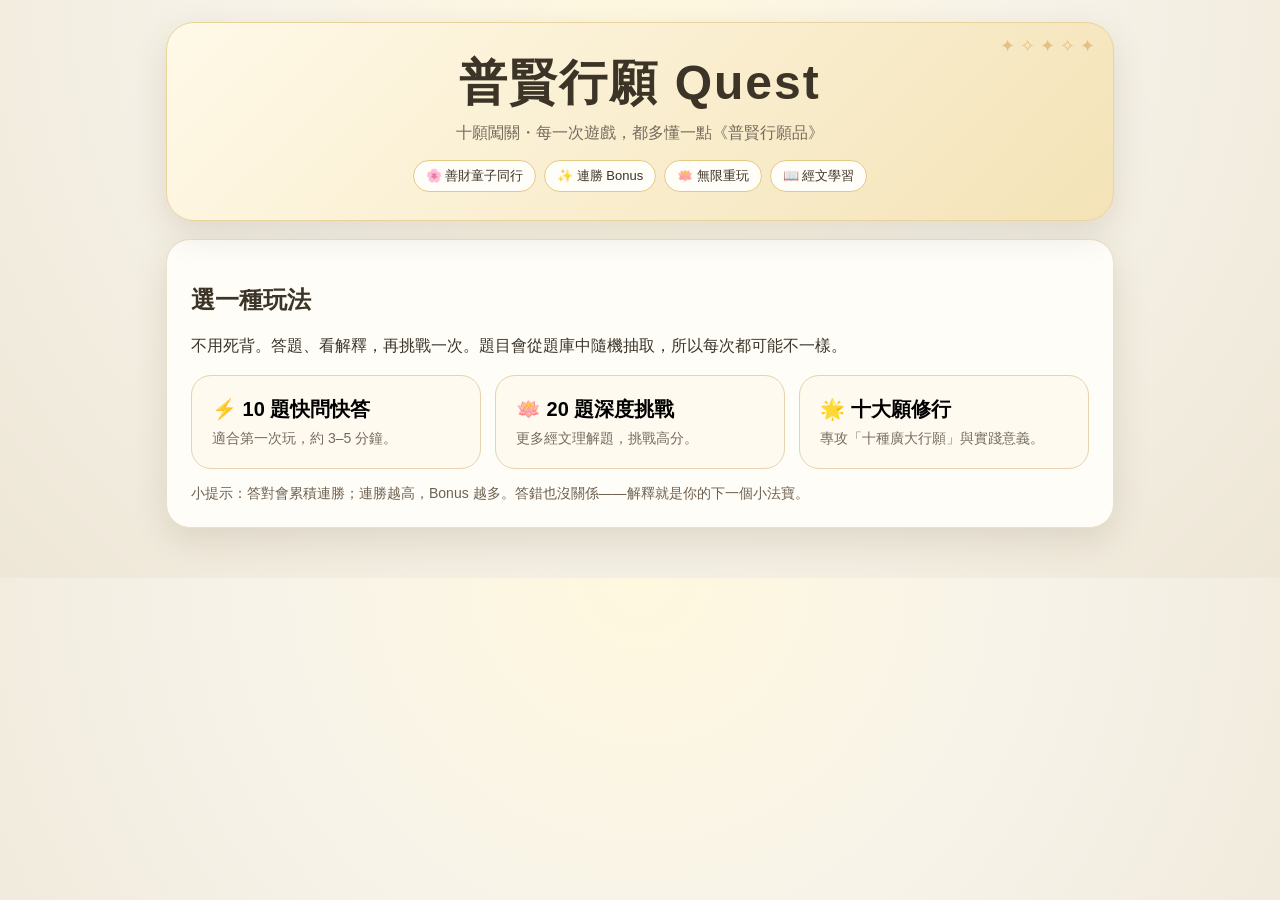
==== LearningGames02/index.html @ b27d4b69 "Add files via upload" ====
<!DOCTYPE html>
<html lang="zh-Hant">
<head>
<meta charset="UTF-8">
<meta name="viewport" content="width=device-width, initial-scale=1.0">
<title>普賢行願 Quest｜十願闖關</title>
<style>
:root{
  --bg:#f7f3e9;--card:#fffdf8;--ink:#3d3428;--muted:#756b5d;
  --gold:#c58b32;--gold2:#f0cf82;--green:#5d8064;--red:#b75c52;
  --shadow:0 12px 35px rgba(73,55,28,.13);
}
*{box-sizing:border-box}
body{margin:0;font-family:"Noto Sans TC","PingFang TC","Microsoft JhengHei",sans-serif;
background:radial-gradient(circle at top,#fff8df 0,#f7f3e9 45%,#eee7d7 100%);color:var(--ink)}
button{font:inherit}
.app{max-width:980px;margin:auto;padding:22px 16px 50px}
header{background:linear-gradient(135deg,#fff9e8,#f4e3b7);border:1px solid #ead29c;
border-radius:28px;padding:28px;text-align:center;box-shadow:var(--shadow);position:relative;overflow:hidden}
header:after{content:"✦  ✧  ✦  ✧  ✦";position:absolute;right:18px;top:12px;color:#d3a34d;font-size:18px;opacity:.55}
h1{margin:0;font-size:clamp(28px,5vw,48px);letter-spacing:2px}
.subtitle{margin:8px 0 0;color:var(--muted)}
.badges{display:flex;justify-content:center;gap:8px;flex-wrap:wrap;margin-top:16px}
.badge{background:#fffdf7;border:1px solid #e3c984;border-radius:999px;padding:6px 12px;font-size:13px}
.screen{display:none;margin-top:18px}.screen.active{display:block}
.card{background:var(--card);border:1px solid #eadfca;border-radius:24px;padding:24px;box-shadow:var(--shadow)}
.mode-grid{display:grid;grid-template-columns:repeat(3,1fr);gap:14px;margin-top:18px}
.mode{border:1px solid #e5d4ae;background:#fffaf0;border-radius:20px;padding:20px;cursor:pointer;text-align:left;transition:.18s}
.mode:hover{transform:translateY(-3px);box-shadow:0 8px 20px #d9c7a355}
.mode strong{display:block;font-size:20px;margin-bottom:6px}.mode span{color:var(--muted);font-size:14px}
button.primary{border:0;background:linear-gradient(135deg,#c58b32,#e1b95f);color:white;
padding:13px 22px;border-radius:999px;cursor:pointer;font-weight:700;box-shadow:0 5px 14px #9e742d40}
button.secondary{border:1px solid #d7c7a6;background:#fffdf8;color:var(--ink);padding:11px 18px;border-radius:999px;cursor:pointer}
.topline{display:flex;justify-content:space-between;gap:12px;align-items:center;margin-bottom:12px;flex-wrap:wrap}
.progress{height:10px;background:#e9e0cf;border-radius:99px;overflow:hidden;flex:1;min-width:180px}
.progress i{display:block;height:100%;background:linear-gradient(90deg,#c58b32,#e6c46e);width:0;transition:.35s}
.score{font-weight:800}.streak{color:#a66d21;font-weight:700}
.qtype{display:inline-block;background:#edf2e7;color:#4d7054;border-radius:999px;padding:5px 10px;font-size:12px}
.question{font-size:clamp(21px,3.4vw,30px);font-weight:800;line-height:1.55;margin:17px 0}
.source{font-size:13px;color:var(--muted);background:#f8f2e5;padding:10px 12px;border-radius:12px}
.answers{display:grid;gap:11px;margin-top:18px}
.answer{border:2px solid #e4dac8;background:white;border-radius:17px;padding:15px;text-align:left;cursor:pointer;
transition:.15s;line-height:1.5}.answer:hover{border-color:#d2a34e;transform:translateX(2px)}
.answer.correct{border-color:#65936d;background:#edf7ee}.answer.wrong{border-color:#c77970;background:#fff0ee}
.answer.disabled{pointer-events:none}
.explain{display:none;margin-top:14px;padding:15px;border-radius:15px;background:#fff8df;border-left:4px solid var(--gold);line-height:1.65}
.explain.show{display:block}
.nextrow{display:flex;justify-content:space-between;align-items:center;margin-top:16px;gap:10px}
.mini{font-size:13px;color:var(--muted)}
.result{text-align:center}.bigscore{font-size:58px;font-weight:900;color:#a87320}
.stars{font-size:30px;letter-spacing:4px;margin:6px}
.result h2{font-size:30px}.result p{line-height:1.7}
.review{margin-top:18px;text-align:left}.review details{background:#fff;border:1px solid #eadfca;border-radius:13px;padding:10px;margin:8px 0}
.tip{margin-top:16px;color:#6e604f;font-size:14px}
@media(max-width:700px){.mode-grid{grid-template-columns:1fr}.card{padding:18px}}
</style>
</head>
<body>
<div class="app">
<header>
  <h1>普賢行願 Quest</h1>
  <div class="subtitle">十願闖關・每一次遊戲，都多懂一點《普賢行願品》</div>
  <div class="badges">
    <div class="badge">🌸 善財童子同行</div><div class="badge">✨ 連勝 Bonus</div>
    <div class="badge">🪷 無限重玩</div><div class="badge">📖 經文學習</div>
  </div>
</header>

<section id="home" class="screen active">
 <div class="card">
  <h2>選一種玩法</h2>
  <p>不用死背。答題、看解釋，再挑戰一次。題目會從題庫中隨機抽取，所以每次都可能不一樣。</p>
  <div class="mode-grid">
   <button class="mode" onclick="startGame('quick')"><strong>⚡ 10 題快問快答</strong><span>適合第一次玩，約 3–5 分鐘。</span></button>
   <button class="mode" onclick="startGame('deep')"><strong>🪷 20 題深度挑戰</strong><span>更多經文理解題，挑戰高分。</span></button>
   <button class="mode" onclick="startGame('ten')"><strong>🌟 十大願修行</strong><span>專攻「十種廣大行願」與實踐意義。</span></button>
  </div>
  <div class="tip">小提示：答對會累積連勝；連勝越高，Bonus 越多。答錯也沒關係——解釋就是你的下一個小法寶。</div>
 </div>
</section>

<section id="game" class="screen">
 <div class="card">
  <div class="topline"><div class="progress"><i id="bar"></i></div><div class="score">⭐ <span id="score">0</span></div><div class="streak">🔥 <span id="streak">0</span> 連勝</div></div>
  <div class="topline"><span id="counter" class="mini"></span><span id="qtype" class="qtype"></span></div>
  <div id="question" class="question"></div>
  <div id="source" class="source"></div>
  <div id="answers" class="answers"></div>
  <div id="explain" class="explain"></div>
  <div class="nextrow"><span id="feedback" class="mini"></span><button id="next" class="primary" onclick="nextQuestion()" style="display:none">下一題 →</button></div>
 </div>
</section>

<section id="result" class="screen">
 <div class="card result">
  <div class="bigscore" id="finalScore">0</div>
  <div class="stars" id="stars">☆☆☆☆☆</div>
  <h2 id="resultTitle">完成！</h2>
  <p id="resultText"></p>
  <button class="primary" onclick="replay()">🔄 再玩一次</button>
  <button class="secondary" onclick="goHome()">返回玩法</button>
  <div class="review"><h3>📖 本局學習重點</h3><div id="reviewList"></div></div>
 </div>
</section>
</div>

<script>
const bank=[
{type:"單選",q:"普賢菩薩所說的十種廣大行願，第一願是什麼？",a:["稱讚如來","禮敬諸佛","廣修供養","隨喜功德"],c:1,e:"十願依次為：禮敬諸佛、稱讚如來、廣修供養、懺悔業障、隨喜功德、請轉法輪、請佛住世、常隨佛學、恒順眾生、普皆回向。",s:"「一者、禮敬諸佛。二者、稱讚如來……」"},
{type:"單選",q:"十種行願中的最後一願是？",a:["恒順眾生","常隨佛學","普皆回向","請佛住世"],c:2,e:"第十願是「普皆回向」，把從禮拜到恒順眾生等一切功德，回向盡法界、虛空界一切眾生。",s:"「十者、普皆回向。」"},
{type:"判斷",q:"《普賢行願品》說：在所有供養中，「法供養最」。",a:["正確","錯誤"],c:0,e:"經文特別指出法供養最勝，包括如說修行、利益眾生、攝受眾生、代眾生苦、勤修善根、不舍菩薩業、不離菩提心等。",s:"「善男子！諸供養中，法供養最。」"},
{type:"單選",q:"以下哪一項屬於「法供養」？",a:["只供養珍寶","如說修行供養","只燃最貴的香","只供養天衣"],c:1,e:"真正重要的不只是外在供品，而是把佛法活出來：如說修行、利益眾生等。",s:"「所謂如說修行供養，利益眾生供養……」"},
{type:"單選",q:"懺悔業障時，普賢菩薩說自己要做到什麼？",a:["懺悔後再犯也沒關係","誠心懺悔，後不復造","只向親友道歉","只懺悔身業"],c:1,e:"重點不只是後悔，而是「誠心懺悔，後不復造」，並恒住淨戒一切功德。",s:"「誠心懺悔，後不復造，恒住淨戒一切功德。」"},
{type:"單選",q:"「隨喜功德」的意思最接近哪一項？",a:["看到別人成功就嫉妒","看到善行與功德，真心歡喜讚歎","只欣賞自己的功德","只在得到好處時才高興"],c:1,e:"普賢菩薩對諸佛、菩薩、聲聞、辟支佛乃至一切眾生的功德，都生歡喜心。",s:"「所有功德，我皆隨喜。」"},
{type:"判斷",q:"「請轉法輪」是勸請諸佛宣說正法，利益眾生。",a:["正確","錯誤"],c:0,e:"普賢行願不只是自己學法，也殷勤勸請諸佛轉妙法輪，使正法廣大利益眾生。",s:"「殷勤勸請，轉妙法輪。」"},
{type:"單選",q:"「請佛住世」的核心願望是什麼？",a:["請佛延長壽命只為自己","請佛及善知識不要急著入涅槃，長久利益眾生","請佛只住在寺院","請佛只教菩薩"],c:1,e:"經文說，對將欲示現般涅槃的諸佛、菩薩、聲聞、緣覺及善知識，都勸請莫入涅槃，為欲利樂一切眾生。",s:"「我悉勸請莫入涅槃。經於……劫，為欲利樂一切眾生。」"},
{type:"單選",q:"「常隨佛學」最重要的精神是？",a:["只研究佛的神通","學習諸佛的發心、修行、利益眾生的行為","只背誦佛名","只模仿佛的外貌"],c:1,e:"經文列舉毗盧遮那如來從初發心、精進不退、難行苦行，到成道、轉法輪、成熟眾生的一切行，我皆隨學。",s:"「如是一切，我皆隨學。」"},
{type:"判斷",q:"「恒順眾生」等於「無論別人做什麼都跟著做」。",a:["正確","錯誤"],c:1,e:"不是盲目跟從。經文說的是以平等心利益眾生、承事眾生、幫助病苦者、失道者、貧窮者，並引導眾生走向正道。",s:"「菩薩如是平等饒益一切眾生。」"},
{type:"單選",q:"經文用什麼比喻說明「眾生」與「佛菩薩智慧華果」的關係？",a:["高山與流水","大樹的根與花果","明月與星辰","舟與大海"],c:1,e:"眾生如大樹的根，佛菩薩如花果；以大悲水利益眾生，才能成就佛菩薩智慧華果。",s:"「一切眾生而為樹根，諸佛菩薩而為華果。」"},
{type:"多選",q:"哪些屬於經文所說的「恒順眾生」的具體做法？",a:["於病苦者為作良醫","於失道者示其正路","於闇夜中為作光明","只幫助自己喜歡的人"],c:[0,1,2],e:"恒順眾生是平等饒益：病苦者如良醫、失道者示正路、闇夜中作光明、貧窮者令得伏藏。",s:"「於諸病苦，為作良醫。於失道者，示其正路……」"},
{type:"判斷",q:"經文說：「若無眾生，一切菩薩終不能成無上正覺。」",a:["正確","錯誤"],c:0,e:"這是恒順眾生願的核心：因眾生而起大悲，因大悲生菩提心，因菩提心成等正覺。",s:"「若無眾生，一切菩薩終不能成無上正覺。」"},
{type:"單選",q:"「普皆回向」主要把功德回向給誰？",a:["只回向自己","只回向親人","盡法界、虛空界一切眾生","只回向有功德的人"],c:2,e:"普賢菩薩願把所有功德回向一切眾生，願眾生安樂、離苦、成就無上菩提。",s:"「皆悉回向，盡法界、虛空界一切眾生。」"},
{type:"多選",q:"普皆回向所發的願，包括哪些？",a:["願眾生常得安樂","願惡業不能成就","願善業速成就","願一切眾生究竟成就無上菩提"],c:[0,1,2,3],e:"這一願非常廣大：安樂、離病苦、惡法不成、善業成就、關閉惡趣門、開示正路，乃至究竟成就無上菩提。",s:"「願令眾生，常得安樂，無諸病苦……究竟成就無上菩提。」"},
{type:"單選",q:"普賢菩薩說，十願修行的共同特色是什麼？",a:["做一次就完成","念念相續，無有間斷，身語意業無有疲厭","只在佛前做","只在年輕時做"],c:1,e:"每一願後都反覆說明：念念相續、無有間斷，身語意業無有疲厭。這代表願心持續不斷。",s:"「念念相續，無有間斷，身語意業，無有疲厭。」"},
{type:"判斷",q:"經文認為外在財物供養一定比法供養殊勝。",a:["正確","錯誤"],c:1,e:"經文反而明確說法供養最勝，因為如說修行能出生諸佛；菩薩行法供養，就是成就供養如來。",s:"「諸供養中，法供養最。」"},
{type:"單選",q:"如果今天看到別人做了一件善事，你想練習普賢行願，最適合做什麼？",a:["找機會證明自己更好","真心隨喜，讚歎其善行","假裝沒看見","希望他失敗"],c:1,e:"這就是把「隨喜功德」帶入日常：看到善，不嫉妒；看到功德，心生歡喜。",s:"「一切菩薩所修無量難行苦行……廣大功德，我皆隨喜。」"},
{type:"多選",q:"以下哪些可以算是日常生活中的「法供養」？",a:["照佛法修行並改變自己","幫助有需要的人","不捨菩薩業","不離菩提心"],c:[0,1,2,3],e:"法供養不是抽象概念，而是把佛法落實於自己的身心與對眾生的利益。",s:"「如說修行供養，利益眾生供養……不離菩提心供養。」"},
{type:"單選",q:"經文以什麼來說明大悲與成佛的關係？",a:["大海與小船","樹根、樹幹與花果","火與冰","鳥與天空"],c:1,e:"眾生是根，大悲如水，佛菩薩智慧華果由此成就。這個比喻把「利益眾生」與「成佛」連在一起。",s:"「一切眾生而為樹根，諸佛菩薩而為華果，以大悲水饒益眾生。」"},
{type:"判斷",q:"普賢行願只要求我們禮拜佛，不需要關心眾生。",a:["正確","錯誤"],c:1,e:"十願中有恒順眾生、普皆回向，而且經文明說：隨順眾生就是隨順供養諸佛。",s:"「菩薩若能隨順眾生，則為隨順供養諸佛。」"},
{type:"單選",q:"十願中，哪一願最直接教我們「不要嫉妒別人的善與成功」？",a:["禮敬諸佛","隨喜功德","請佛住世","普皆回向"],c:1,e:"隨喜就是對一切佛、菩薩、眾生的善根與功德生歡喜心。",s:"「所有功德，我皆隨喜。」"},
{type:"單選",q:"偈頌中說「我昔所造諸惡業……一切我今皆忏悔」，屬於十願中的哪一願？",a:["廣修供養","懺悔業障","常隨佛學","稱讚如來"],c:1,e:"這首偈直接對應第四願「懺悔業障」。",s:"「我昔所造諸惡業，皆由無始貪嗔痴……一切我今皆懺悔。」"},
{type:"判斷",q:"普賢行願的回向只關心自己來世得到好處。",a:["正確","錯誤"],c:1,e:"回向的核心是利益一切眾生，願眾生離苦得樂、走向正道，乃至成就無上菩提。",s:"「普願沉溺諸眾生，速往無量光佛刹。」"},
{type:"多選",q:"經文說，聽聞、信受、受持、讀誦、書寫、廣為人說此大願王，可以做什麼？",a:["增長行願功德","利益眾生","在煩惱苦海中拔濟眾生","完全不用修行就自動成佛"],c:[0,1,2],e:"經文讚歎受持與弘揚此願王的功德，但並不是說可以完全不修行；核心仍是信受、讀誦、受持、實踐與利益眾生。",s:"「受持讀誦，廣為人說……能於煩惱大苦海中，拔濟眾生。」"},
{type:"單選",q:"臨命終時，經文說什麼會「不相捨離，引導其前」？",a:["財寶","親屬","權勢","普賢願王"],c:3,e:"經文提醒我們：親屬、威勢、財寶等都不能相隨，唯有願王不相捨離。",s:"「唯此願王，不相捨離，於一切時，引導其前。」"},
{type:"單選",q:"「禮敬諸佛」的境界有多廣？",a:["只禮敬眼前一尊佛","只禮敬自己認識的佛","十方三世一切佛刹中的諸佛","只在節日禮佛"],c:2,e:"普賢願力遍及盡法界、虛空界、十方三世一切佛刹，深心信解，如對目前。",s:"「所有盡法界、虛空界，十方三世一切佛刹……諸佛世尊……常修禮敬。」"},
{type:"判斷",q:"「稱讚如來」只是稱讚佛的外貌。",a:["正確","錯誤"],c:1,e:"經文所稱讚的是一切如來的「諸功德海」，並以無盡音聲海廣大讚歎。",s:"「稱揚讚歎一切如來諸功德海。」"},
{type:"單選",q:"十願中，哪一願是「常學習諸佛如何發心、修行、成道、教化眾生」？",a:["常隨佛學","請轉法輪","懺悔業障","普皆回向"],c:0,e:"第八願「常隨佛學」涵蓋從初發心到成佛、轉法輪、示現涅槃的一切佛行。",s:"「如是一切，我皆隨學。」"},
{type:"多選",q:"哪些是普賢行願可以帶進現代生活的例子？",a:["看到別人善行就隨喜","做錯事後真誠懺悔並改過","用自己的能力幫助有需要的人","把功勞全部歸自己"],c:[0,1,2],e:"普賢行願不是只在經典裡：隨喜、懺悔、利益眾生、回向，都能在每天的人際與工作生活中實踐。",s:"十種大願的精神可落實於身語意三業。"}
];

let mode="quick", questions=[], idx=0, score=0, streak=0, answered=false, mistakes=[];

function show(id){document.querySelectorAll(".screen").forEach(x=>x.classList.remove("active"));document.getElementById(id).classList.add("active")}
function shuffle(a){return [...a].sort(()=>Math.random()-.5)}
function startGame(m){
 mode=m; idx=0; score=0; streak=0; mistakes=[];
 let count=m==="deep"?20:10;
 if(m==="ten"){
   const preferred=bank.filter(x=>/十種|第|第一|最後|法供養|懺悔|隨喜|轉法輪|住世|佛學|眾生|回向/.test(x.q+x.s));
   questions=shuffle(preferred).slice(0,Math.min(15,preferred.length));
 }else questions=shuffle(bank).slice(0,count);
 show("game"); render();
}
function render(){
 answered=false;
 const q=questions[idx];
 document.getElementById("counter").textContent=`第 ${idx+1} / ${questions.length} 題`;
 document.getElementById("bar").style.width=(idx/questions.length*100)+"%";
 document.getElementById("score").textContent=score;
 document.getElementById("streak").textContent=streak;
 document.getElementById("qtype").textContent=q.type;
 document.getElementById("question").textContent=q.q;
 document.getElementById("source").textContent="📜 經文提示："+q.s;
 document.getElementById("explain").classList.remove("show");
 document.getElementById("feedback").textContent="";
 document.getElementById("next").style.display="none";
 const box=document.getElementById("answers");box.innerHTML="";
 let indices=q.a.map((_,i)=>i);
 shuffle(indices).forEach(i=>{
   const b=document.createElement("button");b.className="answer";b.textContent=q.a[i];b.dataset.i=i;
   b.onclick=()=>answer(i,b);box.appendChild(b);
 });
}
function answer(choice,btn){
 if(answered)return; answered=true;
 const q=questions[idx];
 document.querySelectorAll(".answer").forEach(b=>b.classList.add("disabled"));
 const correct=Array.isArray(q.c)?q.c.includes(choice):choice===q.c;
 if(correct){
   btn.classList.add("correct");streak++;
   const bonus=Math.min(50,(streak-1)*10);
   score+=100+bonus;
   document.getElementById("feedback").textContent=`✨ 答對了！ +${100+bonus} 分`;
 }else{
   btn.classList.add("wrong");streak=0;
   document.getElementById("feedback").textContent="🌱 沒關係，看看這個小提示。";
   mistakes.push(q);
   document.querySelectorAll(".answer").forEach(b=>{
     const i=Number(b.dataset.i);
     if(Array.isArray(q.c)?q.c.includes(i):i===q.c)b.classList.add("correct");
   });
 }
 document.getElementById("score").textContent=score;
 document.getElementById("streak").textContent=streak;
 document.getElementById("explain").innerHTML="<strong>🪷 法義小提示</strong><br>"+q.e;
 document.getElementById("explain").classList.add("show");
 document.getElementById("next").style.display="inline-block";
}
function nextQuestion(){idx++;if(idx>=questions.length)finish();else render()}
function finish(){
 show("result");
 document.getElementById("finalScore").textContent=score;
 const max=questions.length*100+Math.max(0,questions.length-1)*50;
 const pct=score/max;
 let stars=pct>=.9?5:pct>=.75?4:pct>=.6?3:pct>=.4?2:1;
 document.getElementById("stars").textContent="★".repeat(stars)+"☆".repeat(5-stars);
 let title=stars===5?"普賢行者！太厲害了！":stars>=4?"智慧花開！":"再走一程，會更熟悉。";
 document.getElementById("resultTitle").textContent=title;
 document.getElementById("resultText").textContent=`你完成了 ${questions.length} 題，得到 ${score} 分。${streak>=3?"而且最後保持了連勝，漂亮！":"再玩一次，題目會重新抽取，挑戰更高分吧！"}`;
 const rl=document.getElementById("reviewList");
 rl.innerHTML=mistakes.length?mistakes.slice(0,5).map(q=>`<details><summary>${q.q}</summary><p>${q.e}</p></details>`).join(""):"<p>🎉 本局沒有錯題！你可以挑戰更高分。</p>";
}
function replay(){startGame(mode)}
function goHome(){show("home")}
</script>
</body>
</html>
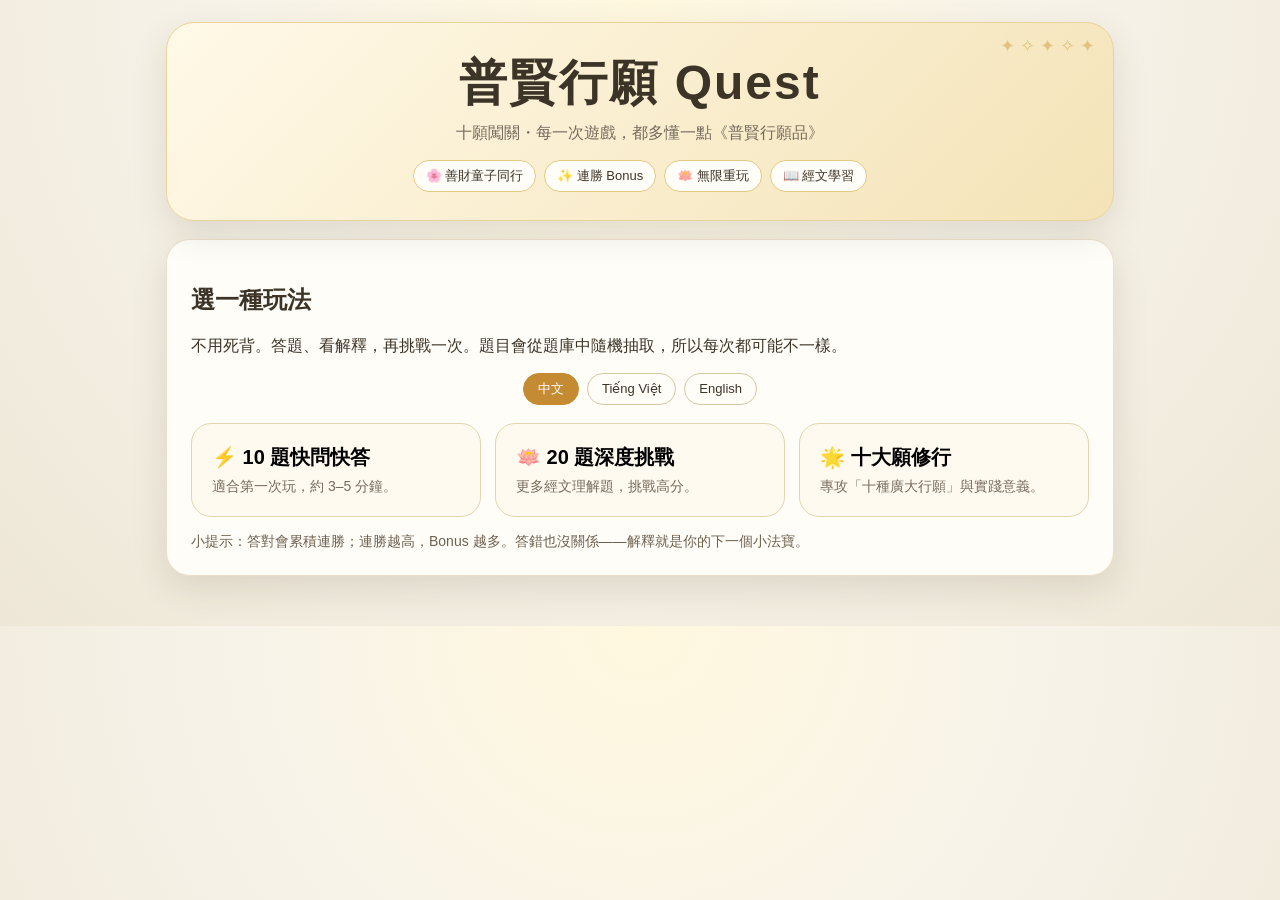
==== commit c27a2edf: "modified it to 3 languages" ====
--- a/LearningGames02/index.html
+++ b/LearningGames02/index.html
@@ -52,15 +52,21 @@
 .result h2{font-size:30px}.result p{line-height:1.7}
 .review{margin-top:18px;text-align:left}.review details{background:#fff;border:1px solid #eadfca;border-radius:13px;padding:10px;margin:8px 0}
 .tip{margin-top:16px;color:#6e604f;font-size:14px}
+/* Language buttons */
+.lang-switch{display:flex;gap:8px;justify-content:center;margin-top:12px;flex-wrap:wrap}
+.lang-btn{border:1px solid #d7c7a6;background:#fffdf8;color:var(--ink);padding:6px 14px;border-radius:999px;cursor:pointer;font-size:13px;transition:.15s}
+.lang-btn.active{background:var(--gold);color:white;border-color:var(--gold)}
+.lang-btn:hover{background:#f5e6c4}
+.home-btn-row{display:flex;justify-content:flex-start;margin-bottom:12px}
 @media(max-width:700px){.mode-grid{grid-template-columns:1fr}.card{padding:18px}}
 </style>
 </head>
 <body>
 <div class="app">
 <header>
-  <h1>普賢行願 Quest</h1>
-  <div class="subtitle">十願闖關・每一次遊戲，都多懂一點《普賢行願品》</div>
-  <div class="badges">
+  <h1 id="appTitle">普賢行願 Quest</h1>
+  <div class="subtitle" id="appSubtitle">十願闖關・每一次遊戲，都多懂一點《普賢行願品》</div>
+  <div class="badges" id="badgeContainer">
     <div class="badge">🌸 善財童子同行</div><div class="badge">✨ 連勝 Bonus</div>
     <div class="badge">🪷 無限重玩</div><div class="badge">📖 經文學習</div>
   </div>
@@ -68,20 +74,28 @@
 
 <section id="home" class="screen active">
  <div class="card">
-  <h2>選一種玩法</h2>
-  <p>不用死背。答題、看解釋，再挑戰一次。題目會從題庫中隨機抽取，所以每次都可能不一樣。</p>
+  <h2 id="homeTitle">選一種玩法</h2>
+  <p id="homeDesc">不用死背。答題、看解釋，再挑戰一次。題目會從題庫中隨機抽取，所以每次都可能不一樣。</p>
+  <div class="lang-switch">
+    <button class="lang-btn active" data-lang="zh" onclick="setLanguage('zh')">中文</button>
+    <button class="lang-btn" data-lang="vi" onclick="setLanguage('vi')">Tiếng Việt</button>
+    <button class="lang-btn" data-lang="en" onclick="setLanguage('en')">English</button>
+  </div>
   <div class="mode-grid">
-   <button class="mode" onclick="startGame('quick')"><strong>⚡ 10 題快問快答</strong><span>適合第一次玩，約 3–5 分鐘。</span></button>
-   <button class="mode" onclick="startGame('deep')"><strong>🪷 20 題深度挑戰</strong><span>更多經文理解題，挑戰高分。</span></button>
-   <button class="mode" onclick="startGame('ten')"><strong>🌟 十大願修行</strong><span>專攻「十種廣大行願」與實踐意義。</span></button>
+   <button class="mode" onclick="startGame('quick')"><strong id="modeQuickTitle">⚡ 10 題快問快答</strong><span id="modeQuickDesc">適合第一次玩，約 3–5 分鐘。</span></button>
+   <button class="mode" onclick="startGame('deep')"><strong id="modeDeepTitle">🪷 20 題深度挑戰</strong><span id="modeDeepDesc">更多經文理解題，挑戰高分。</span></button>
+   <button class="mode" onclick="startGame('ten')"><strong id="modeTenTitle">🌟 十大願修行</strong><span id="modeTenDesc">專攻「十種廣大行願」與實踐意義。</span></button>
   </div>
-  <div class="tip">小提示：答對會累積連勝；連勝越高，Bonus 越多。答錯也沒關係——解釋就是你的下一個小法寶。</div>
+  <div class="tip" id="homeTip">小提示：答對會累積連勝；連勝越高，Bonus 越多。答錯也沒關係——解釋就是你的下一個小法寶。</div>
  </div>
 </section>
 
 <section id="game" class="screen">
  <div class="card">
-  <div class="topline"><div class="progress"><i id="bar"></i></div><div class="score">⭐ <span id="score">0</span></div><div class="streak">🔥 <span id="streak">0</span> 連勝</div></div>
+  <div class="home-btn-row">
+    <button class="secondary" onclick="goHome()" id="backHomeBtn">← 返回玩法</button>
+  </div>
+  <div class="topline"><div class="progress"><i id="bar"></i></div><div class="score">⭐ <span id="score">0</span></div><div class="streak">🔥 <span id="streak">0</span> <span id="streakLabel">連勝</span></div></div>
   <div class="topline"><span id="counter" class="mini"></span><span id="qtype" class="qtype"></span></div>
   <div id="question" class="question"></div>
   <div id="source" class="source"></div>
@@ -97,15 +111,16 @@
   <div class="stars" id="stars">☆☆☆☆☆</div>
   <h2 id="resultTitle">完成！</h2>
   <p id="resultText"></p>
-  <button class="primary" onclick="replay()">🔄 再玩一次</button>
-  <button class="secondary" onclick="goHome()">返回玩法</button>
-  <div class="review"><h3>📖 本局學習重點</h3><div id="reviewList"></div></div>
+  <button class="primary" onclick="replay()" id="replayBtn">🔄 再玩一次</button>
+  <button class="secondary" onclick="goHome()" id="resultHomeBtn">返回玩法</button>
+  <div class="review"><h3 id="reviewTitle">📖 本局學習重點</h3><div id="reviewList"></div></div>
  </div>
 </section>
 </div>
 
 <script>
-const bank=[
+// ---------- 題庫（中文） ----------
+const bank = [
 {type:"單選",q:"普賢菩薩所說的十種廣大行願，第一願是什麼？",a:["稱讚如來","禮敬諸佛","廣修供養","隨喜功德"],c:1,e:"十願依次為：禮敬諸佛、稱讚如來、廣修供養、懺悔業障、隨喜功德、請轉法輪、請佛住世、常隨佛學、恒順眾生、普皆回向。",s:"「一者、禮敬諸佛。二者、稱讚如來……」"},
 {type:"單選",q:"十種行願中的最後一願是？",a:["恒順眾生","常隨佛學","普皆回向","請佛住世"],c:2,e:"第十願是「普皆回向」，把從禮拜到恒順眾生等一切功德，回向盡法界、虛空界一切眾生。",s:"「十者、普皆回向。」"},
 {type:"判斷",q:"《普賢行願品》說：在所有供養中，「法供養最」。",a:["正確","錯誤"],c:0,e:"經文特別指出法供養最勝，包括如說修行、利益眾生、攝受眾生、代眾生苦、勤修善根、不舍菩薩業、不離菩提心等。",s:"「善男子！諸供養中，法供養最。」"},
@@ -138,29 +153,243 @@
 {type:"多選",q:"哪些是普賢行願可以帶進現代生活的例子？",a:["看到別人善行就隨喜","做錯事後真誠懺悔並改過","用自己的能力幫助有需要的人","把功勞全部歸自己"],c:[0,1,2],e:"普賢行願不是只在經典裡：隨喜、懺悔、利益眾生、回向，都能在每天的人際與工作生活中實踐。",s:"十種大願的精神可落實於身語意三業。"}
 ];
 
-let mode="quick", questions=[], idx=0, score=0, streak=0, answered=false, mistakes=[];
+// ---------- 越南文翻譯（直接從中文翻譯） ----------
+const bankVi = [
+{type:"Trắc nghiệm",q:"Mười đại hạnh nguyện rộng lớn mà Bồ Tát Phổ Hiền nói, nguyện thứ nhất là gì?",a:["Xưng tán Như Lai","Lễ kính chư Phật","Quảng tu cúng dường","Tùy hỷ công đức"],c:1,e:"Mười nguyện lần lượt là: Lễ kính chư Phật, Xưng tán Như Lai, Quảng tu cúng dường, Sám hối nghiệp chướng, Tùy hỷ công đức, Thỉnh chuyển pháp luân, Thỉnh Phật trụ thế, Thường tùy Phật học, Hằng thuận chúng sinh, Phổ giai hồi hướng.",s:"“Nhất giả, lễ kính chư Phật. Nhị giả, xưng tán Như Lai…”"},
+{type:"Trắc nghiệm",q:"Nguyện cuối cùng trong mười đại hạnh nguyện là gì?",a:["Hằng thuận chúng sinh","Thường tùy Phật học","Phổ giai hồi hướng","Thỉnh Phật trụ thế"],c:2,e:"Nguyện thứ mười là “Phổ giai hồi hướng”, hồi hướng tất cả công đức từ lễ bái đến hằng thuận chúng sinh cho tất cả chúng sinh trong pháp giới và hư không giới.",s:"“Thập giả, phổ giai hồi hướng.”"},
+{type:"Đúng/Sai",q:"Kinh Phổ Hiền Hạnh Nguyện nói: Trong tất cả các loại cúng dường, “pháp cúng dường là tối thắng”.",a:["Đúng","Sai"],c:0,e:"Kinh đặc biệt chỉ ra pháp cúng dường là tối thắng, bao gồm y giáo tu hành, lợi ích chúng sinh, nhiếp thọ chúng sinh, thay chúng sinh chịu khổ, siêng tu thiện căn, không bỏ nghiệp Bồ Tát, không lìa tâm bồ đề, v.v.",s:"“Thiện nam tử! Chư cúng dường trung, pháp cúng dường tối.”"},
+{type:"Trắc nghiệm",q:"Điều nào sau đây thuộc về “pháp cúng dường”?",a:["Chỉ cúng dường trân bảo","Y giáo tu hành cúng dường","Chỉ đốt hương đắt nhất","Chỉ cúng dường thiên y"],c:1,e:"Điều quan trọng không chỉ là vật phẩm bên ngoài, mà là thực hành Phật pháp: y giáo tu hành, lợi ích chúng sinh, v.v.",s:"“Sở vị y giáo tu hành cúng dường, lợi ích chúng sinh cúng dường…”"},
+{type:"Trắc nghiệm",q:"Khi sám hối nghiệp chướng, Bồ Tát Phổ Hiền nói mình phải làm gì?",a:["Sám hối rồi tái phạm cũng không sao","Thành tâm sám hối, về sau không tái phạm","Chỉ xin lỗi người thân","Chỉ sám hối thân nghiệp"],c:1,e:"Trọng điểm không chỉ là hối hận, mà là “thành tâm sám hối, về sau không tái phạm”, và luôn an trụ trong tất cả công đức của giới thanh tịnh.",s:"“Thành tâm sám hối, hậu bất phục tạo, hằng trụ tịnh giới nhất thiết công đức.”"},
+{type:"Trắc nghiệm",q:"Ý nghĩa của “tùy hỷ công đức” gần nhất với điều nào?",a:["Thấy người khác thành công thì ghen tị","Thấy hạnh lành và công đức, thật tâm hoan hỷ tán thán","Chỉ thưởng thức công đức của mình","Chỉ vui khi được lợi"],c:1,e:"Bồ Tát Phổ Hiền đối với công đức của chư Phật, Bồ Tát, Thanh Văn, Bích Chi Phật và tất cả chúng sinh, đều sinh tâm hoan hỷ.",s:"“Sở hữu công đức, ngã giai tùy hỷ.”"},
+{type:"Đúng/Sai",q:"“Thỉnh chuyển pháp luân” là thỉnh chư Phật thuyết chánh pháp, lợi ích chúng sinh.",a:["Đúng","Sai"],c:0,e:"Phổ Hiền hạnh nguyện không chỉ tự học pháp, mà còn ân cần thỉnh chư Phật chuyển diệu pháp luân, khiến chánh pháp lợi ích rộng lớn chúng sinh.",s:"“Ân cần khuyến thỉnh, chuyển diệu pháp luân.”"},
+{type:"Trắc nghiệm",q:"Nguyện vọng cốt lõi của “thỉnh Phật trụ thế” là gì?",a:["Thỉnh Phật kéo dài tuổi thọ chỉ vì mình","Thỉnh Phật và thiện tri thức đừng vội nhập niết bàn, lâu dài lợi ích chúng sinh","Thỉnh Phật chỉ ở chùa","Thỉnh Phật chỉ dạy Bồ Tát"],c:1,e:"Kinh nói, đối với chư Phật, Bồ Tát, Thanh Văn, Duyên Giác và thiện tri thức sắp thị hiện niết bàn, đều khuyến thỉnh chớ nhập niết bàn, vì muốn lợi lạc tất cả chúng sinh.",s:"“Ngã tất khuyến thỉnh mạc nhập niết bàn. Kinh ư… kiếp, vị dục lợi lạc nhất thiết chúng sinh.”"},
+{type:"Trắc nghiệm",q:"Tinh thần quan trọng nhất của “thường tùy Phật học” là gì?",a:["Chỉ nghiên cứu thần thông của Phật","Học tập phát tâm, tu hành, hành vi lợi ích chúng sinh của chư Phật","Chỉ tụng danh hiệu Phật","Chỉ bắt chước ngoại hình của Phật"],c:1,e:"Kinh liệt kê Như Lai Tỳ Lô Giá Na từ sơ phát tâm, tinh tấn không thối chuyển, khổ hạnh khó làm, đến thành đạo, chuyển pháp luân, thành thục chúng sinh, tất cả hạnh ấy con đều học theo.",s:"“Như thị nhất thiết, ngã giai tùy học.”"},
+{type:"Đúng/Sai",q:"“Hằng thuận chúng sinh” đồng nghĩa với “người khác làm gì cũng làm theo”.",a:["Đúng","Sai"],c:1,e:"Không phải mù quáng làm theo. Kinh nói là dùng tâm bình đẳng lợi ích chúng sinh, phụng sự chúng sinh, giúp người bệnh khổ, người lạc đường, người nghèo khó, và dẫn dắt chúng sinh đi vào chánh đạo.",s:"“Bồ Tát như thị bình đẳng nhiêu ích nhất thiết chúng sinh.”"},
+{type:"Trắc nghiệm",q:"Kinh dùng ví dụ gì để nói rõ mối quan hệ giữa “chúng sinh” và “hoa quả trí tuệ của Phật Bồ Tát”?",a:["Núi cao và dòng nước","Rễ và hoa quả của cây lớn","Trăng sáng và tinh tú","Thuyền và biển lớn"],c:1,e:"Chúng sinh như rễ của cây lớn, Phật Bồ Tát như hoa quả; dùng nước đại bi lợi ích chúng sinh, mới thành tựu hoa quả trí tuệ của Phật Bồ Tát.",s:"“Nhất thiết chúng sinh nhi vi thụ căn, chư Phật Bồ Tát nhi vi hoa quả.”"},
+{type:"Nhiều lựa chọn",q:"Những điều nào thuộc về cách làm cụ thể của “hằng thuận chúng sinh” trong kinh?",a:["Với người bệnh khổ, làm thầy thuốc giỏi","Với người lạc đường, chỉ đường chánh","Trong đêm tối, làm ánh sáng","Chỉ giúp người mình thích"],c:[0,1,2],e:"Hằng thuận chúng sinh là bình đẳng nhiêu ích: người bệnh khổ như thầy thuốc giỏi, người lạc đường chỉ đường chánh, trong đêm tối làm ánh sáng, người nghèo khó cho được kho báu ẩn.",s:"“Ư chư bệnh khổ, vi tác lương y. Ư thất đạo giả, thị kỳ chánh lộ…”"},
+{type:"Đúng/Sai",q:"Kinh nói: “Nếu không có chúng sinh, tất cả Bồ Tát rốt cuộc không thể thành vô thượng chánh giác.”",a:["Đúng","Sai"],c:0,e:"Đây là cốt lõi của nguyện hằng thuận chúng sinh: do chúng sinh mà khởi đại bi, do đại bi sinh tâm bồ đề, do tâm bồ đề thành đẳng chánh giác.",s:"“Nhược vô chúng sinh, nhất thiết Bồ Tát chung bất năng thành vô thượng chánh giác.”"},
+{type:"Trắc nghiệm",q:"“Phổ giai hồi hướng” chủ yếu hồi hướng công đức cho ai?",a:["Chỉ hồi hướng cho mình","Chỉ hồi hướng cho người thân","Tất cả chúng sinh trong tận pháp giới, hư không giới","Chỉ hồi hướng cho người có công đức"],c:2,e:"Bồ Tát Phổ Hiền nguyện hồi hướng tất cả công đức cho tất cả chúng sinh, nguyện chúng sinh an lạc, lìa khổ, thành tựu vô thượng bồ đề.",s:"“Giai tất hồi hướng, tận pháp giới, hư không giới nhất thiết chúng sinh.”"},
+{type:"Nhiều lựa chọn",q:"Những nguyện nào được phát trong phổ giai hồi hướng?",a:["Nguyện chúng sinh thường được an lạc","Nguyện ác nghiệp không thành tựu","Nguyện thiện nghiệp mau thành tựu","Nguyện tất cả chúng sinh rốt cuộc thành vô thượng bồ đề"],c:[0,1,2,3],e:"Nguyện này rất rộng lớn: an lạc, lìa bệnh khổ, ác pháp không thành, thiện nghiệp thành tựu, đóng cửa ác thú, chỉ bày chánh lộ, cho đến rốt cuộc thành vô thượng bồ đề.",s:"“Nguyện linh chúng sinh, thường đắc an lạc, vô chư bệnh khổ… cứu cánh thành tựu vô thượng bồ đề.”"},
+{type:"Trắc nghiệm",q:"Bồ Tát Phổ Hiền nói đặc điểm chung của mười nguyện tu hành là gì?",a:["Làm một lần là xong","Niệm niệm tương tục, không có gián đoạn, thân ngữ ý nghiệp không có mệt mỏi","Chỉ làm trước Phật","Chỉ làm khi trẻ"],c:1,e:"Sau mỗi nguyện đều lặp lại: niệm niệm tương tục, không có gián đoạn, thân ngữ ý nghiệp không có mệt mỏi. Điều này biểu thị nguyện tâm liên tục không dứt.",s:"“Niệm niệm tương tục, vô hữu gián đoạn, thân ngữ ý nghiệp, vô hữu bì yếm.”"},
+{type:"Đúng/Sai",q:"Kinh cho rằng cúng dường tài vật bên ngoài nhất định thù thắng hơn pháp cúng dường.",a:["Đúng","Sai"],c:1,e:"Kinh ngược lại nói rõ pháp cúng dường là tối thắng, vì y giáo tu hành có thể sinh ra chư Phật; Bồ Tát hành pháp cúng dường chính là thành tựu cúng dường Như Lai.",s:"“Chư cúng dường trung, pháp cúng dường tối.”"},
+{type:"Trắc nghiệm",q:"Nếu hôm nay thấy người khác làm một việc thiện, bạn muốn thực hành Phổ Hiền hạnh nguyện, thích hợp nhất làm gì?",a:["Tìm cách chứng minh mình giỏi hơn","Thật tâm tùy hỷ, tán thán hạnh lành ấy","Giả vờ không thấy","Mong họ thất bại"],c:1,e:"Đây là đem “tùy hỷ công đức” vào đời thường: thấy thiện, không ghen tị; thấy công đức, sinh tâm hoan hỷ.",s:"“Nhất thiết Bồ Tát sở tu vô lượng nan hành khổ hạnh… quảng đại công đức, ngã giai tùy hỷ.”"},
+{type:"Nhiều lựa chọn",q:"Những điều nào sau đây có thể coi là “pháp cúng dường” trong đời sống hằng ngày?",a:["Tu hành theo Phật pháp và thay đổi bản thân","Giúp đỡ người cần thiết","Không bỏ nghiệp Bồ Tát","Không lìa tâm bồ đề"],c:[0,1,2,3],e:"Pháp cúng dường không phải khái niệm trừu tượng, mà là đem Phật pháp thực hành nơi thân tâm mình và lợi ích chúng sinh.",s:"“Như thuyết tu hành cúng dường, lợi ích chúng sinh cúng dường… bất ly bồ đề tâm cúng dường.”"},
+{type:"Trắc nghiệm",q:"Kinh dùng gì để nói rõ mối quan hệ giữa đại bi và thành Phật?",a:["Biển lớn và thuyền nhỏ","Rễ, thân và hoa quả của cây","Lửa và băng","Chim và bầu trời"],c:1,e:"Chúng sinh là rễ, đại bi như nước, hoa quả trí tuệ của Phật Bồ Tát do đây thành tựu. Ví dụ này nối liền “lợi ích chúng sinh” với “thành Phật”.",s:"“Nhất thiết chúng sinh nhi vi thụ căn, chư Phật Bồ Tát nhi vi hoa quả, dĩ đại bi thủy nhiêu ích chúng sinh.”"},
+{type:"Đúng/Sai",q:"Phổ Hiền hạnh nguyện chỉ yêu cầu chúng ta lễ bái Phật, không cần quan tâm chúng sinh.",a:["Đúng","Sai"],c:1,e:"Mười nguyện có hằng thuận chúng sinh, phổ giai hồi hướng, và kinh nói rõ: tùy thuận chúng sinh chính là tùy thuận cúng dường chư Phật.",s:"“Bồ Tát nhược năng tùy thuận chúng sinh, tắc vi tùy thuận cúng dường chư Phật.”"},
+{type:"Trắc nghiệm",q:"Trong mười nguyện, nguyện nào trực tiếp dạy chúng ta “đừng ghen tị với điều thiện và thành công của người khác”?",a:["Lễ kính chư Phật","Tùy hỷ công đức","Thỉnh Phật trụ thế","Phổ giai hồi hướng"],c:1,e:"Tùy hỷ là đối với thiện căn và công đức của tất cả Phật, Bồ Tát, chúng sinh đều sinh tâm hoan hỷ.",s:"“Sở hữu công đức, ngã giai tùy hỷ.”"},
+{type:"Trắc nghiệm",q:"Trong kệ tụng nói “Ngã tích sở tạo chư ác nghiệp… nhất thiết ngã kim giai sám hối”, thuộc nguyện nào trong mười nguyện?",a:["Quảng tu cúng dường","Sám hối nghiệp chướng","Thường tùy Phật học","Xưng tán Như Lai"],c:1,e:"Kệ này trực tiếp tương ứng với nguyện thứ tư “Sám hối nghiệp chướng”.",s:"“Ngã tích sở tạo chư ác nghiệp, giai do vô thủy tham sân si… nhất thiết ngã kim giai sám hối.”"},
+{type:"Đúng/Sai",q:"Hồi hướng của Phổ Hiền hạnh nguyện chỉ quan tâm đến lợi ích cho mình ở đời sau.",a:["Đúng","Sai"],c:1,e:"Cốt lõi của hồi hướng là lợi ích tất cả chúng sinh, nguyện chúng sinh lìa khổ được vui, đi vào chánh đạo, cho đến thành tựu vô thượng bồ đề.",s:"“Phổ nguyện trầm nịch chư chúng sinh, tốc vãng vô lượng quang Phật sát.”"},
+{type:"Nhiều lựa chọn",q:"Kinh nói, nghe, tin nhận, thọ trì, đọc tụng, viết chép, rộng vì người khác nói đại nguyện vương này, có thể làm gì?",a:["Tăng trưởng hạnh nguyện công đức","Lợi ích chúng sinh","Cứu giúp chúng sinh trong biển khổ phiền não","Hoàn toàn không cần tu hành tự nhiên thành Phật"],c:[0,1,2],e:"Kinh tán thán công đức thọ trì và hoằng dương nguyện vương này, nhưng không nói có thể hoàn toàn không tu hành; cốt lõi vẫn là tin nhận, đọc tụng, thọ trì, thực hành và lợi ích chúng sinh.",s:"“Thọ trì độc tụng, quảng vi nhân thuyết… năng ư phiền não đại khổ hải trung, bạt tế chúng sinh.”"},
+{type:"Trắc nghiệm",q:"Khi lâm chung, kinh nói cái gì sẽ “không rời xa, dẫn dắt trước mặt”?",a:["Tài bảo","Người thân","Quyền thế","Phổ Hiền nguyện vương"],c:3,e:"Kinh nhắc nhở chúng ta: người thân, uy thế, tài bảo đều không thể đi theo, chỉ có nguyện vương không rời xa.",s:"“Duy thử nguyện vương, bất tương xả ly, ư nhất thiết thời, dẫn đạo kỳ tiền.”"},
+{type:"Trắc nghiệm",q:"Cảnh giới của “lễ kính chư Phật” rộng lớn đến đâu?",a:["Chỉ lễ kính một vị Phật trước mắt","Chỉ lễ kính Phật mình quen","Chư Phật trong mười phương ba đời tất cả Phật sát","Chỉ lễ Phật vào ngày lễ"],c:2,e:"Nguyện lực Phổ Hiền trùm khắp tận pháp giới, hư không giới, mười phương ba đời tất cả Phật sát, thâm tín như đối trước mắt.",s:"“Sở hữu tận pháp giới, hư không giới, thập phương tam thế nhất thiết Phật sát… chư Phật Thế Tôn… thường tu lễ kính.”"},
+{type:"Đúng/Sai",q:"“Xưng tán Như Lai” chỉ là khen ngợi ngoại hình của Phật.",a:["Đúng","Sai"],c:1,e:"Kinh xưng tán là “chư công đức hải” của tất cả Như Lai, và dùng vô tận âm thanh hải rộng lớn tán thán.",s:"“Xưng dương tán thán nhất thiết Như Lai chư công đức hải.”"},
+{type:"Trắc nghiệm",q:"Trong mười nguyện, nguyện nào là “thường học chư Phật phát tâm, tu hành, thành đạo, giáo hóa chúng sinh”?",a:["Thường tùy Phật học","Thỉnh chuyển pháp luân","Sám hối nghiệp chướng","Phổ giai hồi hướng"],c:0,e:"Nguyện thứ tám “Thường tùy Phật học” bao gồm từ sơ phát tâm đến thành Phật, chuyển pháp luân, thị hiện niết bàn, tất cả Phật hạnh.",s:"“Như thị nhất thiết, ngã giai tùy học.”"},
+{type:"Nhiều lựa chọn",q:"Những ví dụ nào cho thấy Phổ Hiền hạnh nguyện có thể đem vào đời sống hiện đại?",a:["Thấy người khác làm việc thiện thì tùy hỷ","Sau khi làm sai, thành tâm sám hối và sửa đổi","Dùng khả năng của mình giúp người cần thiết","Đem hết công lao về mình"],c:[0,1,2],e:"Phổ Hiền hạnh nguyện không chỉ ở trong kinh: tùy hỷ, sám hối, lợi ích chúng sinh, hồi hướng đều có thể thực hành trong giao tiếp và công việc hằng ngày.",s:"Tinh thần mười đại nguyện có thể thực hành nơi thân ngữ ý."}
+];
+
+// ---------- 英文翻譯（參考英文經文） ----------
+const bankEn = [
+{type:"Multiple Choice",q:"Among the ten vast practices and vows spoken by Samantabhadra Bodhisattva, what is the first vow?",a:["Praising the Tathāgata","Revering all buddhas","Extensively cultivating offerings","Rejoicing in others' merit"],c:1,e:"The ten vows are: revering all buddhas, praising the Tathāgata, extensively cultivating offerings, repenting of karmic obstacles, rejoicing in others' merit, requesting the turning of the Dharma wheel, requesting the buddhas to remain in the world, always following the buddhas' course of training, constantly according with beings, and universally dedicating all merit.",s:"\"The first is to revere all buddhas; the second is to proclaim the praises of the Tathāgata...\""},
+{type:"Multiple Choice",q:"What is the last of the ten vows?",a:["Constantly according with beings","Always following the buddhas' course of training","Universally dedicating all merit","Requesting the buddhas to remain in the world"],c:2,e:"The tenth vow is \"universally dedicating all merit\", dedicating all merit from the first vow of revering all buddhas up to constantly according with beings to all beings throughout the Dharma realm and the realms of space.",s:"\"The tenth is to universally dedicate all merit.\""},
+{type:"True/False",q:"The Conduct and Vows of Samantabhadra says: Among all kinds of offerings, the offering of Dharma is supreme.",a:["True","False"],c:0,e:"The text specifically points out that the offering of Dharma is supreme, including cultivating in accordance with what was taught, benefiting beings, gathering in beings, substituting for beings in taking on their sufferings, diligently cultivating roots of goodness, never forsaking the bodhisattva's works, and never abandoning the bodhi resolve.",s:"\"Son of Good Family, among all the kinds of offerings, the offering of Dharma is supreme.\""},
+{type:"Multiple Choice",q:"Which of the following belongs to the \"offering of Dharma\"?",a:["Only offering precious jewels","Cultivating in accordance with what was taught","Only burning the most expensive incense","Only offering heavenly garments"],c:1,e:"What truly matters is not just external offerings, but living out the Dharma: cultivating in accordance with what was taught, benefiting beings, etc.",s:"\"...the offering of cultivating in accordance with what was taught, the offering of benefiting beings...\""},
+{type:"Multiple Choice",q:"When repenting of karmic obstacles, what does Samantabhadra Bodhisattva say one should do?",a:["It's okay to commit again after repenting","Sincerely repent, resolving never to commit again","Only apologize to relatives","Only repent of bodily karma"],c:1,e:"The key is not just regret, but \"sincerely repent, resolving to never commit them again\", and always abide in all the meritorious qualities of the pure moral precepts.",s:"\"...I sincerely repent [of these bad karmic actions], resolving to never commit them again and resolving to always abide in all the meritorious qualities of the pure moral precepts.\""},
+{type:"Multiple Choice",q:"The meaning of \"rejoicing in others' merit\" is closest to which of the following?",a:["Being jealous when seeing others succeed","Truly rejoicing and praising when seeing good deeds and merit","Only appreciating one's own merit","Only being happy when getting benefits"],c:1,e:"Samantabhadra Bodhisattva rejoices in the merit of all buddhas, bodhisattvas, śrāvaka disciples, pratyekabuddhas, and all beings.",s:"\"I rejoice in all their roots of goodness...\""},
+{type:"True/False",q:"\"Requesting the turning of the Dharma wheel\" means earnestly requesting the buddhas to proclaim the right Dharma for the benefit of beings.",a:["True","False"],c:0,e:"Samantabhadra's vows are not just about learning the Dharma oneself, but also earnestly requesting all buddhas to turn the wheel of the sublime Dharma, so that the right Dharma widely benefits beings.",s:"\"I earnestly request them to turn the wheel of the sublime Dharma.\""},
+{type:"Multiple Choice",q:"What is the core wish of \"requesting the buddhas to remain in the world\"?",a:["Requesting the Buddha to extend his life only for oneself","Requesting the buddhas and good spiritual guides not to hurry into parinirvāṇa, but to remain long for the benefit of beings","Requesting the Buddha to stay only in the monastery","Requesting the Buddha to teach only bodhisattvas"],c:1,e:"The text says that for all buddhas, bodhisattvas, śrāvaka disciples, pratyekabuddhas, and good spiritual guides who are about to enter parinirvāṇa, one should beseech them all to refrain from entering nirvāṇa, in order to benefit and gladden all beings.",s:"\"...I then beseech them all to refrain from entering nirvāṇa and to remain for kalpas... in order to benefit and gladden all beings.\""},
+{type:"Multiple Choice",q:"What is the most important spirit of \"always following the buddhas' course of training\"?",a:["Only studying the Buddha's spiritual powers","Learning the buddhas' resolve, practice, and actions that benefit beings","Only reciting the Buddha's name","Only imitating the Buddha's appearance"],c:1,e:"The text describes Vairocana Tathāgata's entire course from first resolving to attain bodhi, nonretreating vigor, difficult austerities, to attaining enlightenment, turning the Dharma wheel, and ripening beings—I follow all such ways of training.",s:"\"I follow all such ways of training as these.\""},
+{type:"True/False",q:"\"Constantly according with beings\" is equivalent to \"following whatever others do\".",a:["True","False"],c:1,e:"It is not blind following. The text speaks of benefiting beings with an equal mind, serving beings, helping the sick, those who have lost the path, the poor, and guiding beings to the right path.",s:"\"...the bodhisattva benefits all beings equally.\""},
+{type:"Multiple Choice",q:"What analogy does the text use to explain the relationship between \"beings\" and \"the blossoms and fruit of the buddhas' and bodhisattvas' wisdom\"?",a:["High mountains and flowing water","The roots and blossoms/fruit of a great tree","The bright moon and stars","A boat and the great ocean"],c:1,e:"Beings are like the roots of a great tree, and buddhas and bodhisattvas are like its blossoms and fruit; using the water of great compassion to benefit beings produces the fully developed blossoms and fruit of wisdom.",s:"\"It is all beings who form the roots of this tree and it is all buddhas and bodhisattvas who form its blossoms and fruit.\""},
+{type:"Multiple Select",q:"Which of the following are specific practices of \"constantly according with beings\" mentioned in the text?",a:["For those suffering from illnesses, serve as an especially good physician","For those who have lost the path, show them the right road","For those in the dark of night, produce illumination","Only help those you like"],c:[0,1,2],e:"Constantly according with beings means equally benefiting: for the sick, be a good physician; for the lost, show the right road; in the dark night, produce illumination; for the poor, enable them to find hidden treasure.",s:"\"For those suffering from any of the many kinds of illnesses, I serve as an especially good physician. For those who have lost the path, I show them the right road. For those who are in the dark of night, I produce illumination. And for those who are poor, I enable them to find hidden treasure.\""},
+{type:"True/False",q:"The text says: \"If there were no beings, then none of the bodhisattvas would ever become able to gain the utmost right enlightenment.\"",a:["True","False"],c:0,e:"This is the core of the vow to constantly accord with beings: it is because of beings that they produce great compassion; because of great compassion, they produce the resolve to attain bodhi; and because of that resolve, they realize universal and right enlightenment.",s:"\"If there were no beings, then none of the bodhisattvas would ever become able to gain the utmost right enlightenment.\""},
+{type:"Multiple Choice",q:"To whom does \"universally dedicating all merit\" mainly dedicate merit?",a:["Only to oneself","Only to relatives","To all beings throughout the Dharma realms and the realms of space","Only to those with merit"],c:2,e:"Samantabhadra Bodhisattva vows to dedicate all merit to all beings, wishing them peace and happiness, freedom from suffering, and ultimate realization of unexcelled bodhi.",s:"\"...dedicating it to all beings throughout the Dharma realms and the realms of space...\""},
+{type:"Multiple Select",q:"What wishes are included in the dedication of all merit?",a:["Wishing beings to always gain peace and happiness","Wishing evil dharmas not to succeed","Wishing good karmic actions to swiftly succeed","Wishing all beings to ultimately realize unexcelled bodhi"],c:[0,1,2,3],e:"This vow is vast: peace and happiness, freedom from sickness, evil dharmas not succeeding, good karma swiftly succeeding, closing the gates to wretched rebirth destinies, revealing the right road, and ultimately realizing unexcelled bodhi.",s:"\"...wishing thereby to enable beings to always gain peace and happiness and remain free of the sufferings of sickness... wishing thereby to enable all those beings to attain liberation and ultimately realize unexcelled bodhi.\""},
+{type:"Multiple Choice",q:"What common feature of the ten vows does Samantabhadra Bodhisattva describe?",a:["Doing it once completes it","Continuing in each successive mind-moment, without interruption, free of any weariness in body, speech, or mind","Only doing it before the Buddha","Only doing it when young"],c:1,e:"After each vow, it is repeatedly stated: continuing on in each successive mind-moment, without interruption, free of any weariness in the actions of body, speech, or mind. This represents the continuous, unbroken nature of the vow.",s:"\"It continues on in each successive mind-moment, without interruption, free of any weariness in the actions of body, speech, or mind.\""},
+{type:"True/False",q:"The text considers external material offerings to be definitely superior to the offering of Dharma.",a:["True","False"],c:1,e:"The text explicitly states that the offering of Dharma is supreme, because cultivating in accordance with what was taught gives birth to all buddhas; when bodhisattvas practice making offerings of Dharma, they thereby succeed in making offerings to the Tathāgata.",s:"\"...among all the kinds of offerings, the offering of Dharma is supreme...\""},
+{type:"Multiple Choice",q:"If today you see someone do a good deed and want to practice Samantabhadra's vows, what is most suitable to do?",a:["Find a chance to prove you are better","Truly rejoice and praise their good deed","Pretend not to see it","Hope they fail"],c:1,e:"This is bringing \"rejoicing in others' merit\" into daily life: seeing good, not being jealous; seeing merit, giving rise to joy.",s:"\"I rejoice in all their roots of goodness...\""},
+{type:"Multiple Select",q:"Which of the following can be considered \"offering of Dharma\" in daily life?",a:["Cultivating according to the Dharma and changing oneself","Helping those in need","Never forsaking the bodhisattva's works","Never abandoning the bodhi resolve"],c:[0,1,2,3],e:"The offering of Dharma is not an abstract concept, but putting the Dharma into practice in one's body and mind and benefiting beings.",s:"\"...the offering of cultivating in accordance with what was taught, the offering of benefiting beings, the offering of gathering in beings... the offering of never forsaking the bodhisattva's works, and the offering of never abandoning the bodhi resolve.\""},
+{type:"Multiple Choice",q:"What analogy does the text use to explain the relationship between great compassion and attaining buddhahood?",a:["The great ocean and a small boat","The roots, trunk, and blossoms/fruit of a tree","Fire and ice","A bird and the sky"],c:1,e:"Beings are the roots, great compassion is the water, and the wisdom blossoms and fruit of buddhas and bodhisattvas are accomplished thereby. This analogy connects \"benefiting beings\" with \"attaining buddhahood\".",s:"\"It is all beings who form the roots of this tree and it is all buddhas and bodhisattvas who form its blossoms and fruit. So long as the waters of the great compassion benefit beings, then it is able to produce the fully developed blossoms and fruit of all buddhas' and bodhisattvas' wisdom.\""},
+{type:"True/False",q:"Samantabhadra's vows only require us to worship the Buddha, not to care about beings.",a:["True","False"],c:1,e:"The ten vows include constantly according with beings and universally dedicating all merit, and the text explicitly says: if one accords with beings, this is to accord with and make offerings to all buddhas.",s:"\"...if the bodhisattva is able to accord with beings, then this is to accord with and make offerings to all buddhas.\""},
+{type:"Multiple Choice",q:"Among the ten vows, which one most directly teaches us \"not to be jealous of others' goodness and success\"?",a:["Revering all buddhas","Rejoicing in others' merit","Requesting the buddhas to remain in the world","Universally dedicating all merit"],c:1,e:"Rejoicing means giving rise to joy at the roots of goodness and merit of all buddhas, bodhisattvas, and beings.",s:"\"I rejoice in all their roots of goodness...\""},
+{type:"Multiple Choice",q:"The verse \"All the bad karmic actions that I have committed throughout the past... Of them all I do now repent\" corresponds to which of the ten vows?",a:["Extensively cultivating offerings","Repenting of karmic obstacles","Always following the buddhas' course of training","Praising the Tathāgata"],c:1,e:"This verse directly corresponds to the fourth vow, \"repenting of karmic obstacles\".",s:"\"All the bad karmic actions that I have committed throughout the past have arisen because of beginningless greed, hatred, and delusion... Of them all I do now repent.\""},
+{type:"True/False",q:"The dedication of merit in Samantabhadra's vows only cares about one's own benefit in the next life.",a:["True","False"],c:1,e:"The core of dedication is benefiting all beings, wishing them to escape suffering and attain happiness, to walk the right path, and ultimately to realize unexcelled bodhi.",s:"\"I dedicate all the boundless supreme merit gained by my practice... wishing that all beings who have become sunken in the floods may swiftly go forth to the land of the Buddha of Measureless Light.\""},
+{type:"Multiple Select",q:"The text says that hearing, having faith in, accepting, upholding, reading, reciting, writing out, and extensively explaining this king of vows to others can do what?",a:["Increase the merit of practice and vows","Benefit beings","Rescue beings from the great ocean of afflictions and suffering","Automatically become a buddha without any practice"],c:[0,1,2],e:"The text praises the merit of upholding and spreading this king of vows, but does not say one can completely avoid practice; the core is still faith, reading, reciting, upholding, practicing, and benefiting beings.",s:"\"...they will be able to rescue beings from the afflictions and the great ocean of sufferings...\""},
+{type:"Multiple Choice",q:"At the end of life, what does the text say will \"not abandon him\" and \"always lead him forth\"?",a:["Wealth","Relatives","Power","The king of vows"],c:3,e:"The text reminds us: relatives, power, wealth, etc., cannot follow, but only the king of vows does not abandon him.",s:"\"...it is only these kings of vows that do not abandon him. They always lead him forth...\""},
+{type:"Multiple Choice",q:"How vast is the scope of \"revering all buddhas\"?",a:["Only revering one buddha before one's eyes","Only revering buddhas one knows","All buddhas in all buddha kṣetras of the ten directions and three periods of time","Only revering the Buddha on holidays"],c:2,e:"Samantabhadra's vow power extends throughout the Dharma realm, the realms of space, and all buddha kṣetras of the ten directions and three periods of time, with deep resolute faith as if they were right before one's eyes.",s:"\"...I arouse deeply resolute faith in all the buddhas... as numerous as the atoms in all buddha kṣetras of the ten directions and three periods of time throughout the Dharma realm and the realms of space...\""},
+{type:"True/False",q:"\"Praising the Tathāgata\" only means praising the Buddha's appearance.",a:["True","False"],c:1,e:"The text praises all tathāgatas' \"oceans of meritorious qualities\", and uses an inexhaustible ocean of voices to praise them extensively.",s:"\"...proclaiming the praises of all tathāgatas' oceans of meritorious qualities.\""},
+{type:"Multiple Choice",q:"Among the ten vows, which one is \"always learning how the buddhas resolved, practiced, attained enlightenment, and taught beings\"?",a:["Always following the buddhas' course of training","Requesting the turning of the Dharma wheel","Repenting of karmic obstacles","Universally dedicating all merit"],c:0,e:"The eighth vow, \"always following the buddhas' course of training\", covers everything from the first resolve to attaining buddhahood, turning the Dharma wheel, and manifesting nirvāṇa—all buddha actions.",s:"\"I follow all such ways of training as these.\""},
+{type:"Multiple Select",q:"Which are examples of how Samantabhadra's vows can be brought into modern life?",a:["Rejoicing when seeing others do good deeds","Sincerely repenting and correcting after making mistakes","Using one's abilities to help those in need","Taking all the credit for oneself"],c:[0,1,2],e:"Samantabhadra's vows are not only in the scriptures: rejoicing, repenting, benefiting beings, and dedicating merit can all be practiced in daily interactions and work.",s:"The spirit of the ten great vows can be practiced through body, speech, and mind."}
+];
+
+// ---------- 語言設定 ----------
+let currentLang = 'zh';
+
+const translations = {
+  zh: {
+    title: "普賢行願 Quest",
+    subtitle: "十願闖關・每一次遊戲，都多懂一點《普賢行願品》",
+    homeTitle: "選一種玩法",
+    homeDesc: "不用死背。答題、看解釋，再挑戰一次。題目會從題庫中隨機抽取，所以每次都可能不一樣。",
+    modeQuickTitle: "⚡ 10 題快問快答",
+    modeQuickDesc: "適合第一次玩，約 3–5 分鐘。",
+    modeDeepTitle: "🪷 20 題深度挑戰",
+    modeDeepDesc: "更多經文理解題，挑戰高分。",
+    modeTenTitle: "🌟 十大願修行",
+    modeTenDesc: "專攻「十種廣大行願」與實踐意義。",
+    homeTip: "小提示：答對會累積連勝；連勝越高，Bonus 越多。答錯也沒關係——解釋就是你的下一個小法寶。",
+    streakLabel: "連勝",
+    backHomeBtn: "← 返回玩法",
+    nextBtn: "下一題 →",
+    replayBtn: "🔄 再玩一次",
+    resultHomeBtn: "返回玩法",
+    reviewTitle: "📖 本局學習重點",
+    counter: (idx, total) => `第 ${idx} / ${total} 題`,
+    score: (s) => `⭐ ${s}`,
+    streak: (s) => `🔥 ${s} 連勝`,
+    feedbackCorrect: (score) => `✨ 答對了！ +${score} 分`,
+    feedbackWrong: "🌱 沒關係，看看這個小提示。",
+    sourcePrefix: "📜 經文提示：",
+    explainTitle: "🪷 法義小提示",
+    resultTitle5: "普賢行者！太厲害了！",
+    resultTitle4: "智慧花開！",
+    resultTitleOther: "再走一程，會更熟悉。",
+    resultText: (q, s, streak) => `你完成了 ${q} 題，得到 ${s} 分。${streak >= 3 ? "而且最後保持了連勝，漂亮！" : "再玩一次，題目會重新抽取，挑戰更高分吧！"}`,
+    reviewNoMistakes: "🎉 本局沒有錯題！你可以挑戰更高分。",
+    resultStars: (stars) => "★".repeat(stars) + "☆".repeat(5 - stars)
+  },
+  vi: {
+    title: "Phổ Hiền Hạnh Nguyện Quest",
+    subtitle: "Vượt ải mười nguyện・Mỗi lần chơi, hiểu thêm một chút về Phẩm Phổ Hiền Hạnh Nguyện",
+    homeTitle: "Chọn cách chơi",
+    homeDesc: "Không cần học thuộc lòng. Trả lời, xem giải thích, rồi thử lại. Câu hỏi được rút ngẫu nhiên từ ngân hàng đề, nên mỗi lần có thể khác nhau.",
+    modeQuickTitle: "⚡ 10 câu nhanh",
+    modeQuickDesc: "Phù hợp cho lần đầu chơi, khoảng 3–5 phút.",
+    modeDeepTitle: "🪷 20 câu thử thách sâu",
+    modeDeepDesc: "Nhiều câu hỏi hiểu kinh hơn, thử thách điểm cao.",
+    modeTenTitle: "🌟 Tu hành mười đại nguyện",
+    modeTenDesc: "Tập trung vào \"mười đại hạnh nguyện rộng lớn\" và ý nghĩa thực hành.",
+    homeTip: "Gợi ý nhỏ: Trả lời đúng sẽ tích lũy chuỗi thắng; chuỗi càng cao, điểm thưởng càng nhiều. Trả lời sai cũng không sao—giải thích chính là pháp bảo nhỏ tiếp theo của bạn.",
+    streakLabel: "chuỗi thắng",
+    backHomeBtn: "← Quay lại",
+    nextBtn: "Câu tiếp →",
+    replayBtn: "🔄 Chơi lại",
+    resultHomeBtn: "Quay lại",
+    reviewTitle: "📖 Trọng điểm học tập ván này",
+    counter: (idx, total) => `Câu ${idx} / ${total}`,
+    score: (s) => `⭐ ${s}`,
+    streak: (s) => `🔥 ${s} chuỗi thắng`,
+    feedbackCorrect: (score) => `✨ Đúng rồi! +${score} điểm`,
+    feedbackWrong: "🌱 Không sao, xem gợi ý nhỏ này nhé.",
+    sourcePrefix: "📜 Gợi ý kinh văn: ",
+    explainTitle: "🪷 Gợi ý pháp nghĩa",
+    resultTitle5: "Hành giả Phổ Hiền! Tuyệt vời!",
+    resultTitle4: "Trí tuệ nở hoa!",
+    resultTitleOther: "Đi thêm một đoạn nữa, sẽ quen hơn.",
+    resultText: (q, s, streak) => `Bạn đã hoàn thành ${q} câu, được ${s} điểm.${streak >= 3 ? " Và giữ được chuỗi thắng cuối cùng, tuyệt đẹp!" : " Chơi lại, câu hỏi sẽ được rút mới, thử thách điểm cao hơn nhé!"}`,
+    reviewNoMistakes: "🎉 Ván này không có câu sai! Bạn có thể thử thách điểm cao hơn.",
+    resultStars: (stars) => "★".repeat(stars) + "☆".repeat(5 - stars)
+  },
+  en: {
+    title: "Samantabhadra's Conduct & Vows Quest",
+    subtitle: "Ten Vows Challenge・Each game, understand a little more of the Conduct and Vows of Samantabhadra",
+    homeTitle: "Choose a mode",
+    homeDesc: "No need to memorize. Answer, read the explanation, then challenge again. Questions are randomly drawn from the bank, so each time may be different.",
+    modeQuickTitle: "⚡ 10-Question Quick Quiz",
+    modeQuickDesc: "Great for first-time players, about 3–5 minutes.",
+    modeDeepTitle: "🪷 20-Question Deep Challenge",
+    modeDeepDesc: "More scripture comprehension questions, challenge for a high score.",
+    modeTenTitle: "🌟 Ten Great Vows Practice",
+    modeTenDesc: "Focus on the \"ten kinds of vast practices and vows\" and their practical meaning.",
+    homeTip: "Tip: Correct answers build a streak; the higher the streak, the more bonus points. Wrong answers are okay—the explanation is your next little Dharma treasure.",
+    streakLabel: "streak",
+    backHomeBtn: "← Back to Modes",
+    nextBtn: "Next →",
+    replayBtn: "🔄 Play Again",
+    resultHomeBtn: "Back to Modes",
+    reviewTitle: "📖 Key Learning Points",
+    counter: (idx, total) => `Q ${idx} / ${total}`,
+    score: (s) => `⭐ ${s}`,
+    streak: (s) => `🔥 ${s} streak`,
+    feedbackCorrect: (score) => `✨ Correct! +${score} points`,
+    feedbackWrong: "🌱 It's okay, check this little hint.",
+    sourcePrefix: "📜 Scripture hint: ",
+    explainTitle: "🪷 Dharma Insight",
+    resultTitle5: "Samantabhadra Practitioner! Amazing!",
+    resultTitle4: "Wisdom Blooms!",
+    resultTitleOther: "Keep going, you'll get more familiar.",
+    resultText: (q, s, streak) => `You completed ${q} questions and scored ${s} points.${streak >= 3 ? " And you kept a streak at the end—beautiful!" : " Play again, questions will be redrawn, challenge a higher score!"}`,
+    reviewNoMistakes: "🎉 No mistakes this round! You can challenge a higher score.",
+    resultStars: (stars) => "★".repeat(stars) + "☆".repeat(5 - stars)
+  }
+};
+
+// ---------- 遊戲狀態 ----------
+let mode = "quick", questions = [], idx = 0, score = 0, streak = 0, answered = false, mistakes = [];
+
+function getBank() {
+  if (currentLang === 'vi') return bankVi;
+  if (currentLang === 'en') return bankEn;
+  return bank;
+}
 
 function show(id){document.querySelectorAll(".screen").forEach(x=>x.classList.remove("active"));document.getElementById(id).classList.add("active")}
 function shuffle(a){return [...a].sort(()=>Math.random()-.5)}
+
+function updateUILanguage() {
+  const t = translations[currentLang];
+  document.getElementById('appTitle').textContent = t.title;
+  document.getElementById('appSubtitle').textContent = t.subtitle;
+  document.getElementById('homeTitle').textContent = t.homeTitle;
+  document.getElementById('homeDesc').textContent = t.homeDesc;
+  document.getElementById('modeQuickTitle').textContent = t.modeQuickTitle;
+  document.getElementById('modeQuickDesc').textContent = t.modeQuickDesc;
+  document.getElementById('modeDeepTitle').textContent = t.modeDeepTitle;
+  document.getElementById('modeDeepDesc').textContent = t.modeDeepDesc;
+  document.getElementById('modeTenTitle').textContent = t.modeTenTitle;
+  document.getElementById('modeTenDesc').textContent = t.modeTenDesc;
+  document.getElementById('homeTip').textContent = t.homeTip;
+  document.getElementById('streakLabel').textContent = t.streakLabel;
+  document.getElementById('backHomeBtn').textContent = t.backHomeBtn;
+  document.getElementById('next').textContent = t.nextBtn;
+  document.getElementById('replayBtn').textContent = t.replayBtn;
+  document.getElementById('resultHomeBtn').textContent = t.resultHomeBtn;
+  document.getElementById('reviewTitle').textContent = t.reviewTitle;
+}
+
+function setLanguage(lang) {
+  currentLang = lang;
+  document.querySelectorAll('.lang-btn').forEach(btn => {
+    btn.classList.toggle('active', btn.dataset.lang === lang);
+  });
+  updateUILanguage();
+  // If game is active, re-render current question with new language
+  if (document.getElementById('game').classList.contains('active')) {
+    startGame(mode);
+  }
+}
+
 function startGame(m){
  mode=m; idx=0; score=0; streak=0; mistakes=[];
+ const bankData = getBank();
  let count=m==="deep"?20:10;
  if(m==="ten"){
-   const preferred=bank.filter(x=>/十種|第|第一|最後|法供養|懺悔|隨喜|轉法輪|住世|佛學|眾生|回向/.test(x.q+x.s));
+   const preferred=bankData.filter(x=>/十種|第|第一|最後|法供養|懺悔|隨喜|轉法輪|住世|佛學|眾生|回向/.test(x.q+x.s));
    questions=shuffle(preferred).slice(0,Math.min(15,preferred.length));
- }else questions=shuffle(bank).slice(0,count);
+ }else questions=shuffle(bankData).slice(0,count);
  show("game"); render();
 }
+
 function render(){
  answered=false;
+ const t = translations[currentLang];
  const q=questions[idx];
- document.getElementById("counter").textContent=`第 ${idx+1} / ${questions.length} 題`;
+ document.getElementById("counter").textContent=t.counter(idx+1, questions.length);
  document.getElementById("bar").style.width=(idx/questions.length*100)+"%";
- document.getElementById("score").textContent=score;
- document.getElementById("streak").textContent=streak;
+ document.getElementById("score").textContent=t.score(score);
+ document.getElementById("streak").textContent=t.streak(streak);
  document.getElementById("qtype").textContent=q.type;
  document.getElementById("question").textContent=q.q;
- document.getElementById("source").textContent="📜 經文提示："+q.s;
+ document.getElementById("source").textContent=t.sourcePrefix+q.s;
  document.getElementById("explain").classList.remove("show");
  document.getElementById("feedback").textContent="";
  document.getElementById("next").style.display="none";
@@ -171,8 +400,10 @@
    b.onclick=()=>answer(i,b);box.appendChild(b);
  });
 }
+
 function answer(choice,btn){
  if(answered)return; answered=true;
+ const t = translations[currentLang];
  const q=questions[idx];
  document.querySelectorAll(".answer").forEach(b=>b.classList.add("disabled"));
  const correct=Array.isArray(q.c)?q.c.includes(choice):choice===q.c;
@@ -180,38 +411,45 @@
    btn.classList.add("correct");streak++;
    const bonus=Math.min(50,(streak-1)*10);
    score+=100+bonus;
-   document.getElementById("feedback").textContent=`✨ 答對了！ +${100+bonus} 分`;
+   document.getElementById("feedback").textContent=t.feedbackCorrect(100+bonus);
  }else{
    btn.classList.add("wrong");streak=0;
-   document.getElementById("feedback").textContent="🌱 沒關係，看看這個小提示。";
+   document.getElementById("feedback").textContent=t.feedbackWrong;
    mistakes.push(q);
    document.querySelectorAll(".answer").forEach(b=>{
      const i=Number(b.dataset.i);
      if(Array.isArray(q.c)?q.c.includes(i):i===q.c)b.classList.add("correct");
    });
  }
- document.getElementById("score").textContent=score;
- document.getElementById("streak").textContent=streak;
- document.getElementById("explain").innerHTML="<strong>🪷 法義小提示</strong><br>"+q.e;
+ document.getElementById("score").textContent=t.score(score);
+ document.getElementById("streak").textContent=t.streak(streak);
+ document.getElementById("explain").innerHTML="<strong>"+t.explainTitle+"</strong><br>"+q.e;
  document.getElementById("explain").classList.add("show");
  document.getElementById("next").style.display="inline-block";
 }
+
 function nextQuestion(){idx++;if(idx>=questions.length)finish();else render()}
+
 function finish(){
  show("result");
+ const t = translations[currentLang];
  document.getElementById("finalScore").textContent=score;
  const max=questions.length*100+Math.max(0,questions.length-1)*50;
  const pct=score/max;
  let stars=pct>=.9?5:pct>=.75?4:pct>=.6?3:pct>=.4?2:1;
- document.getElementById("stars").textContent="★".repeat(stars)+"☆".repeat(5-stars);
- let title=stars===5?"普賢行者！太厲害了！":stars>=4?"智慧花開！":"再走一程，會更熟悉。";
+ document.getElementById("stars").textContent=t.resultStars(stars);
+ let title=stars===5?t.resultTitle5:stars>=4?t.resultTitle4:t.resultTitleOther;
  document.getElementById("resultTitle").textContent=title;
- document.getElementById("resultText").textContent=`你完成了 ${questions.length} 題，得到 ${score} 分。${streak>=3?"而且最後保持了連勝，漂亮！":"再玩一次，題目會重新抽取，挑戰更高分吧！"}`;
+ document.getElementById("resultText").textContent=t.resultText(questions.length, score, streak);
  const rl=document.getElementById("reviewList");
- rl.innerHTML=mistakes.length?mistakes.slice(0,5).map(q=>`<details><summary>${q.q}</summary><p>${q.e}</p></details>`).join(""):"<p>🎉 本局沒有錯題！你可以挑戰更高分。</p>";
-}
+ rl.innerHTML=mistakes.length?mistakes.slice(0,5).map(q=>`<details><summary>${q.q}</summary><p>${q.e}</p></details>`).join(""):"<p>"+t.reviewNoMistakes+"</p>";
+}
+
 function replay(){startGame(mode)}
 function goHome(){show("home")}
+
+// Initialize
+updateUILanguage();
 </script>
 </body>
 </html>
